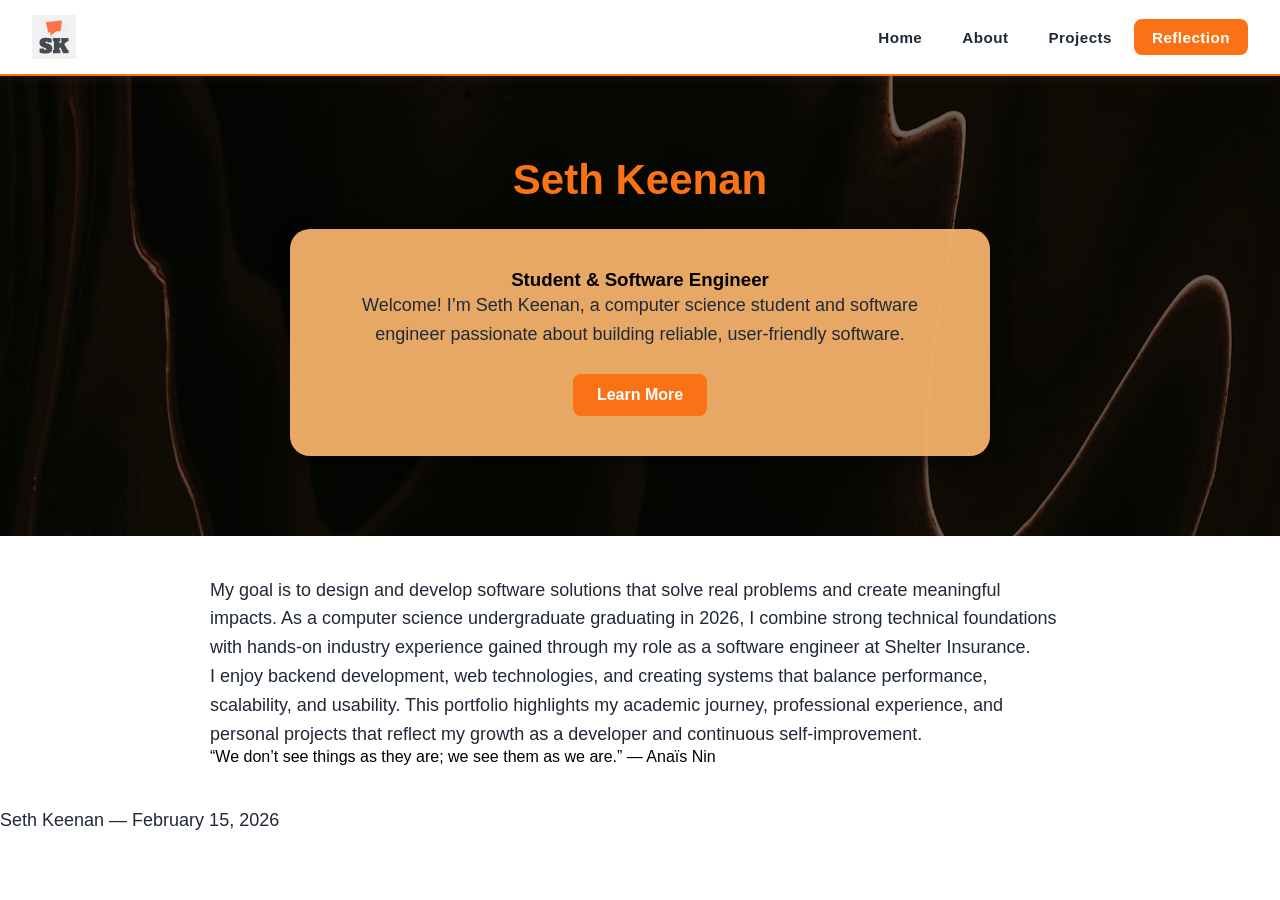
==== index.html @ e2d3b733 "made final changes" ====
<!--
  Name: Seth Keenan
  Date: February 15, 2026
  Course: IS_LT-4355
  Description: HTML home page
-->

<!DOCTYPE html>
<html lang="en">
<head>
    <meta charset="UTF-8">
    <meta name="viewport" content="width=device-width, initial-scale=1.0">
    <title>Home</title>
    <link rel="stylesheet" href="styles.css">
    <link rel="stylesheet" href="nav.css">
</head>

<body>

<header>
    <img src="images/logo.svg" alt="Seth Keenan Site Logo">
    <nav>
        <ul>
            <li><a href="index.html">Home</a></li>
            <li><a href="about.html">About</a></li>

            <li class="dropdown">
                <a href="#">Projects</a>
                <ul class="dropdown-menu">
                    <li><a href="#">Class Projects</a></li>
                    <li><a href="#">Work Experience</a></li>
                </ul>
            </li>

            <li><a href="reflection.html" class="active">Reflection</a></li>
        </ul>
    </nav>
</header>


<main>

    <section class="hero">

        <h1 class="hero-title">Seth Keenan</h1>

        <div class="hero-card">

            <h3>Student & Software Engineer</h3>

            <p>
                Welcome! I’m Seth Keenan, a computer science student and software engineer passionate
                about building reliable, user-friendly software.
            </p>

            <a href="about.html" class="hero-btn">Learn More</a>
        </div>

    </section>

    <section class="home-content">
        <p>
                My goal is to design and develop software solutions that solve real problems and create
                meaningful impacts. As a computer science undergraduate graduating in 2026, I combine
                strong technical foundations with hands-on industry experience gained through my role as
                a software engineer at Shelter Insurance.
            </p>

            <p>
                I enjoy backend development, web technologies, and creating systems that balance
                performance, scalability, and usability. This portfolio highlights my academic journey,
                professional experience, and personal projects that reflect my growth as a developer and
                continuous self-improvement.
            </p>

            <blockquote>
                “We don’t see things as they are; we see them as we are.” — Anaïs Nin
            </blockquote>
    </section>

</main>


<footer>
    <p>Seth Keenan — February 15, 2026</p>
</footer>

</body>
</html>
---- styles.css ----
/* Name: Seth Keenan
   Course: IS_LT-4355
   Description: Styles for about page */

body {
    font-family: Inter, Arial, sans-serif;
    background-color: #FFFFFF;
    margin: 0;
    padding: 0;
}

h1 {
    color: #F97316;
    font-size: 42px;
    font-family: "Noto Sans", Arial, sans-serif;
}

p {
    color: #1F2937;
    font-size: 18px;
    line-height: 1.6;
    font-family: Inter, Arial, sans-serif;
}

/* One H1 for SEO :) */
.site-title {
  color: #F97316;
  font-size: 28px;
  font-family: "Noto Sans", Arial, sans-serif;
  margin: 0;
}

.hero {
    text-align: center;
    padding: 80px 20px;
    background-image: url("images/hero.jpg");
    background-size: cover;
    background-position: center;
    background-repeat: no-repeat;
    position: relative;
}

.hero::before {
    content: "";
    position: absolute;
    top: 0;
    left: 0;
    right: 0;
    bottom: 0;
    background: rgba(0, 0, 0, 0.45);
    z-index: 1;
}

.hero > * {
    position: relative;
    z-index: 2;
}

.hero-title {
    font-size: 42px;
    color: #f97316;
    margin-bottom: 25px;
}


.hero-card {
    background-color: rgba(244, 178, 107, 0.95);
    max-width: 700px;
    margin: 0 auto;
    padding: 40px;
    border-radius: 20px;
    box-shadow: 0px 6px 20px rgba(0,0,0,0.4);
}


/* text */
.hero-card p {
    font-size: 18px;
    line-height: 1.6;
}


.hero-card blockquote {
    margin-top: 20px;
    font-style: italic;
}


.hero-btn {
    display: inline-block;
    margin-top: 25px;
    padding: 12px 24px;
    background-color: #f97316;
    color: white;
    text-decoration: none;
    border-radius: 8px;
    font-weight: bold;
    transition: 0.3s;
}


.hero-btn:hover {
    background-color: #ea580c;
    transform: translateY(-2px);
}

/* Placeholder for assignment when we edit the other stuff on home */
.home-content{
  max-width: 900px;
  margin: 40px auto;
  padding: 0 20px;
}

.resume-link {
  display: inline-block;
  padding: 12px 24px;           
  margin-top: 20px;             
  border: 2px solid #F97316;    
  background-color: #FFF7ED;    
  color: #F97316;
  text-decoration: none;
  border-radius: 10px;          
  font-weight: bold;
  transition: 0.3s;
}

.resume-link:hover {
  background-color: #F97316;
  color: white;
}

.about-list {
  margin: 20px auto;
  padding-left: 40px;
}

.about-list li {
  font-size: 18px;
  color: #d66d22;
  margin-bottom: 10px;
}

.about-list li:hover {
  color: #f07721;
  text-decoration: underline;
}
.reflection-title{
    color:#f97316;
    font-size:48px;
    margin:40px auto 10px auto;
    max-width:1000px;
}

.reflection-subtitle{
    font-size:28px;
    margin:40px auto 10px auto;
    max-width:1000px;
}

.reflection-box{
    max-width:900px;
    margin:30px auto;
    padding:45px 60px;
    background-color:#edb06d;
    border-radius:35px;
    box-shadow:0 6px 12px rgba(0,0,0,0.18);
    text-align:center;
}

.reflection-box p{
    font-size:20px;
    line-height:1.7;
    margin-bottom:20px;
    color:#1f2937;
}
---- nav.css ----
/*
  Name: Seth Keenan
  Course: IS_LT-4355
  Description: Navigation styles using Flexbox
*/

:root {
    --nav-bg: #ffffff;
    --nav-accent: #f97316;
    --nav-accent-dk: #ea580c;
    --nav-text: #1f2937;
    --nav-font-heading: "Noto Sans", Arial, sans-serif;
    --nav-font-body: Inter, Arial, sans-serif;
    --nav-height: 76px;
    --logo-height: 44px;
}

* {
    margin: 0;
    padding: 0;
    box-sizing: border-box;
}

header {
    background-color: var(--nav-bg);
    min-height: var(--nav-height);
    padding: 0 2rem;
    display: flex;
    align-items: center;
    justify-content: space-between;
    border-bottom: 2px solid var(--nav-accent);
    box-shadow: 0 2px 8px rgba(249, 115, 22, 0.1);
    position: relative;
    z-index: 100;
}

header img {
    height: var(--logo-height);
    width: auto;
    object-fit: contain;
}

nav ul {
    list-style: none;
    display: flex;
    align-items: center;
    gap: 0.25rem;
}

nav ul li {
    position: relative;
}

nav ul li a {
    display: block;
    font-family: var(--nav-font-body);
    font-size: 0.95rem;
    font-weight: bold;
    letter-spacing: 0.03em;
    text-decoration: none;
    color: var(--nav-text);
    padding: 0.45rem 1rem;
    border-radius: 8px;
    border: 2px solid transparent;
    transition: all 0.2s ease;
}

nav ul li a:hover,
nav ul li a:focus {
    background-color: #fff7ed;
    border-color: var(--nav-accent);
    color: var(--nav-accent);
    outline: none;
    transform: translateY(-2px);
}

nav ul li a.active {
    background-color: var(--nav-accent);
    color: #ffffff;
    border-color: var(--nav-accent);
}

nav ul li a.active:hover,
nav ul li a.active:focus {
    background-color: var(--nav-accent-dk);
    border-color: var(--nav-accent-dk);
    color: #ffffff;
}

/* Dropdown menu */
.dropdown-menu {
    display: none;
    position: absolute;
    top: 100%;
    left: 0;
    min-width: 190px;
    padding: 0.35rem 0;
    background-color: #ffffff;
    border: 2px solid var(--nav-accent);
    border-radius: 10px;
    box-shadow: 0 6px 16px rgba(0, 0, 0, 0.12);
    z-index: 1000;
}

.dropdown-menu li {
    width: 100%;
}

.dropdown-menu li a {
    display: block;
    width: 100%;
    padding: 0.7rem 1rem;
    border: none;
    border-radius: 0;
    background-color: #ffffff;
    color: var(--nav-text);
    transform: none;
}

.dropdown-menu li a:hover,
.dropdown-menu li a:focus {
    background-color: #fff7ed;
    color: var(--nav-accent);
    border: none;
    transform: none;
}

/* Show dropdown */
.dropdown:hover .dropdown-menu,
.dropdown:focus-within .dropdown-menu {
    display: block;
}
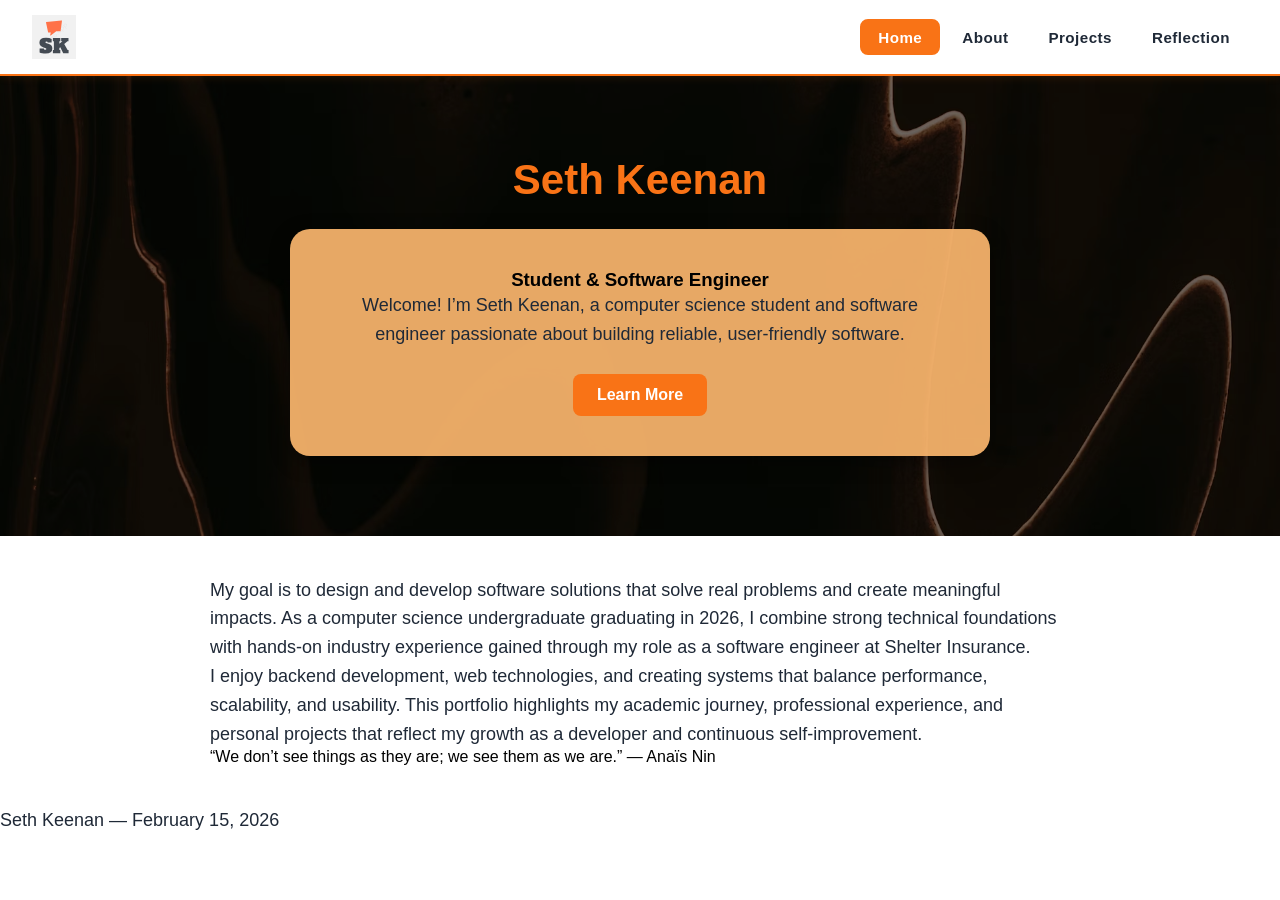
==== commit 608b8934: "fixed nav" ====
--- a/index.html
+++ b/index.html
@@ -21,7 +21,7 @@
     <img src="images/logo.svg" alt="Seth Keenan Site Logo">
     <nav>
         <ul>
-            <li><a href="index.html">Home</a></li>
+            <li><a href="index.html" class="active">Home</a></li>
             <li><a href="about.html">About</a></li>
 
             <li class="dropdown">
@@ -32,7 +32,7 @@
                 </ul>
             </li>
 
-            <li><a href="reflection.html" class="active">Reflection</a></li>
+            <li><a href="reflection.html">Reflection</a></li>
         </ul>
     </nav>
 </header>
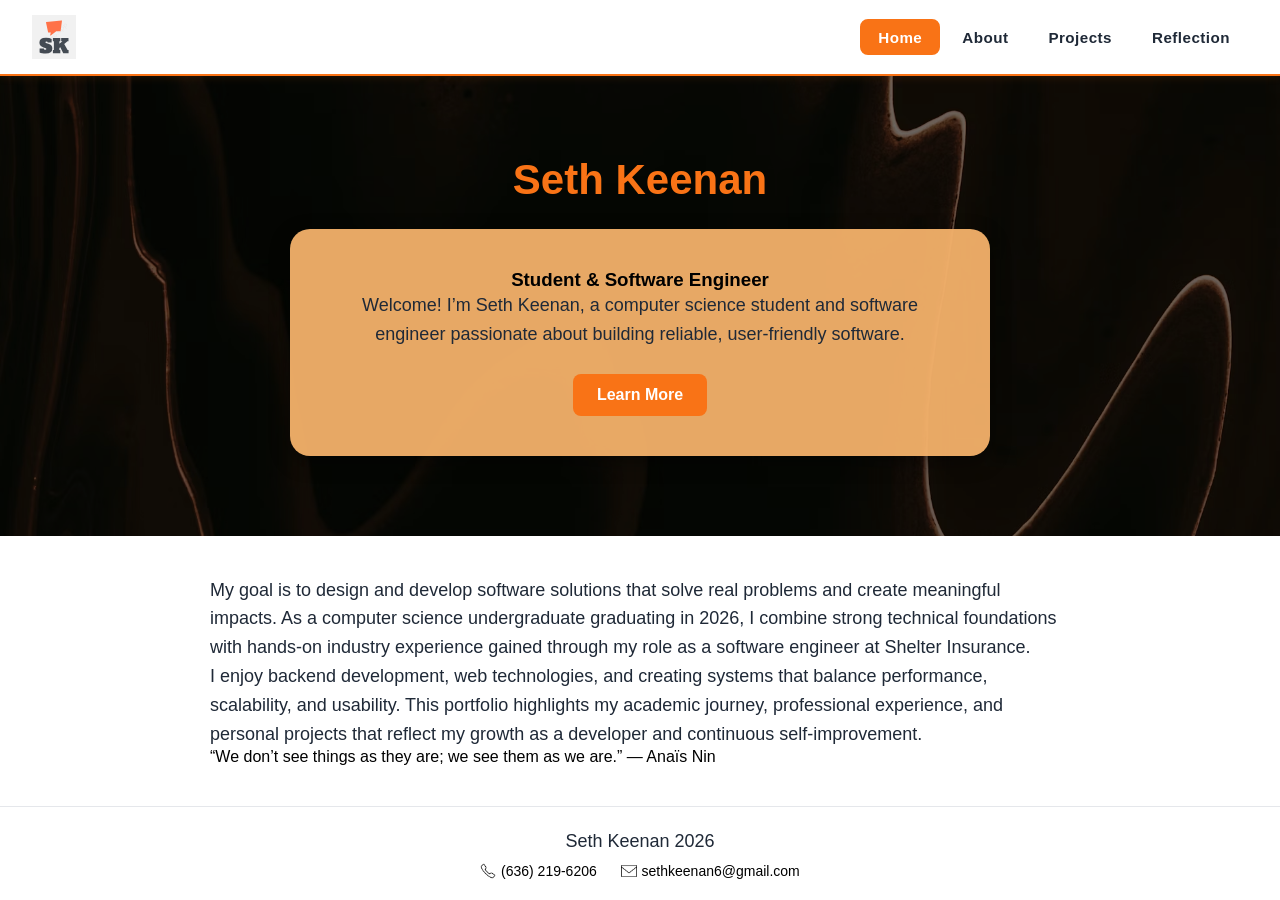
==== commit 52df6794: "Favicon activity" ====
--- a/index.html
+++ b/index.html
@@ -10,6 +10,7 @@
 <head>
     <meta charset="UTF-8">
     <meta name="viewport" content="width=device-width, initial-scale=1.0">
+    <link rel="shortcut icon" type="image/x-icon" href="/images/favicon.ico">
     <title>Home</title>
     <link rel="stylesheet" href="styles.css">
     <link rel="stylesheet" href="nav.css">
@@ -82,7 +83,17 @@
 
 
 <footer>
-    <p>Seth Keenan — February 15, 2026</p>
+    <p>Seth Keenan 2026</p>
+    <div class="footer-contact">
+        <span class="footer-contact-item">
+            <img src="images/phone.png" alt="Phone" class="footer-icon">
+            <a href="tel:+16362196206">(636) 219-6206</a>
+        </span>
+        <span class="footer-contact-item">
+            <img src="images/email.png" alt="Phone" class="footer-icon">
+            <a href="mailto:sethkeenan6@gmail.com">sethkeenan6@gmail.com</a>
+        </span>
+    </div>
 </footer>
 
 </body>
--- a/styles.css
+++ b/styles.css
@@ -173,3 +173,141 @@
     margin-bottom:20px;
     color:#1f2937;
 }
+
+.profile-img {
+    width: 250px;
+    height: auto;
+    border-radius: 15px;
+    margin: 15px 0;
+    box-shadow: 0 4px 10px rgba(0, 0, 0, 0.2);
+    transition: transform 0.3s ease, box-shadow 0.3s ease;
+}
+
+.profile-img:hover {
+    transform: scale(1.05);
+    box-shadow: 0 6px 15px rgba(0, 0, 0, 0.3);
+}
+
+.about-main {
+    max-width: 1350px;
+    margin: 50px auto;
+    padding: 0 40px 60px;
+}
+
+.about-main h1 {
+    color: #F97316;
+    font-size: 84px;
+    font-family: "Noto Sans", Arial, sans-serif;
+    margin-bottom: 30px;
+}
+
+.about-intro {
+    display: flex;
+    align-items: center;
+    justify-content: center;
+    gap: 90px;
+    margin: 30px 0 50px;
+    flex-wrap: wrap;
+}
+
+.about-main .profile-img {
+    width: 300px;
+    height: auto;
+    border-radius: 0;
+    box-shadow: 0 4px 10px rgba(0, 0, 0, 0.18);
+    margin: 0;
+}
+
+.about-card {
+    background-color: #efb06b;
+    max-width: 680px;
+    padding: 45px 50px;
+    border-radius: 40px;
+    box-shadow: 0 6px 12px rgba(0, 0, 0, 0.18);
+    text-align: center;
+}
+
+.about-card p {
+    font-size: 28px;
+    line-height: 1.4;
+    color: #0f2740;
+    margin-bottom: 22px;
+}
+
+.about-card p:last-child {
+    margin-bottom: 0;
+}
+
+.about-main h2,
+.about-main h3 {
+    color: #F97316;
+    font-family: "Noto Sans", Arial, sans-serif;
+    margin-top: 30px;
+    margin-bottom: 12px;
+}
+
+.about-main .about-list {
+    margin: 20px 0;
+    padding-left: 25px;
+}
+
+.about-main p {
+    max-width: 900px;
+}
+
+.about-page .about-video {
+    margin: 50px 0;
+    text-align: center;
+}
+
+.about-page .resume-video {
+    width: 500px;
+    max-width: 100%;
+    border-radius: 15px;
+    margin-top: 15px;
+    box-shadow: 0 6px 15px rgba(0, 0, 0, 0.25);
+}
+
+.about-page figcaption {
+    margin-top: 10px;
+    font-size: 16px;
+    color: #374151;
+}
+
+footer {
+    text-align: center;
+    padding: 20px;
+    color: #1F2937;
+    font-size: 14px;
+    border-top: 1px solid #e5e7eb;
+    margin-top: 30px;
+}
+
+.footer-contact {
+    display: flex;
+    justify-content: center;
+    gap: 1.5rem;
+    flex-wrap: wrap;
+    margin-top: 0.4rem;
+}
+
+.footer-contact-item {
+    display: inline-flex;
+    align-items: center;
+    gap: 0.3rem;
+}
+
+.footer-icon {
+    width: 16px;
+    height: 16px;
+    vertical-align: middle;
+}
+
+.footer-contact-item a {
+    color: black;
+    text-decoration: none;
+}
+
+.footer-contact-item a:hover {
+    text-decoration: underline;
+}
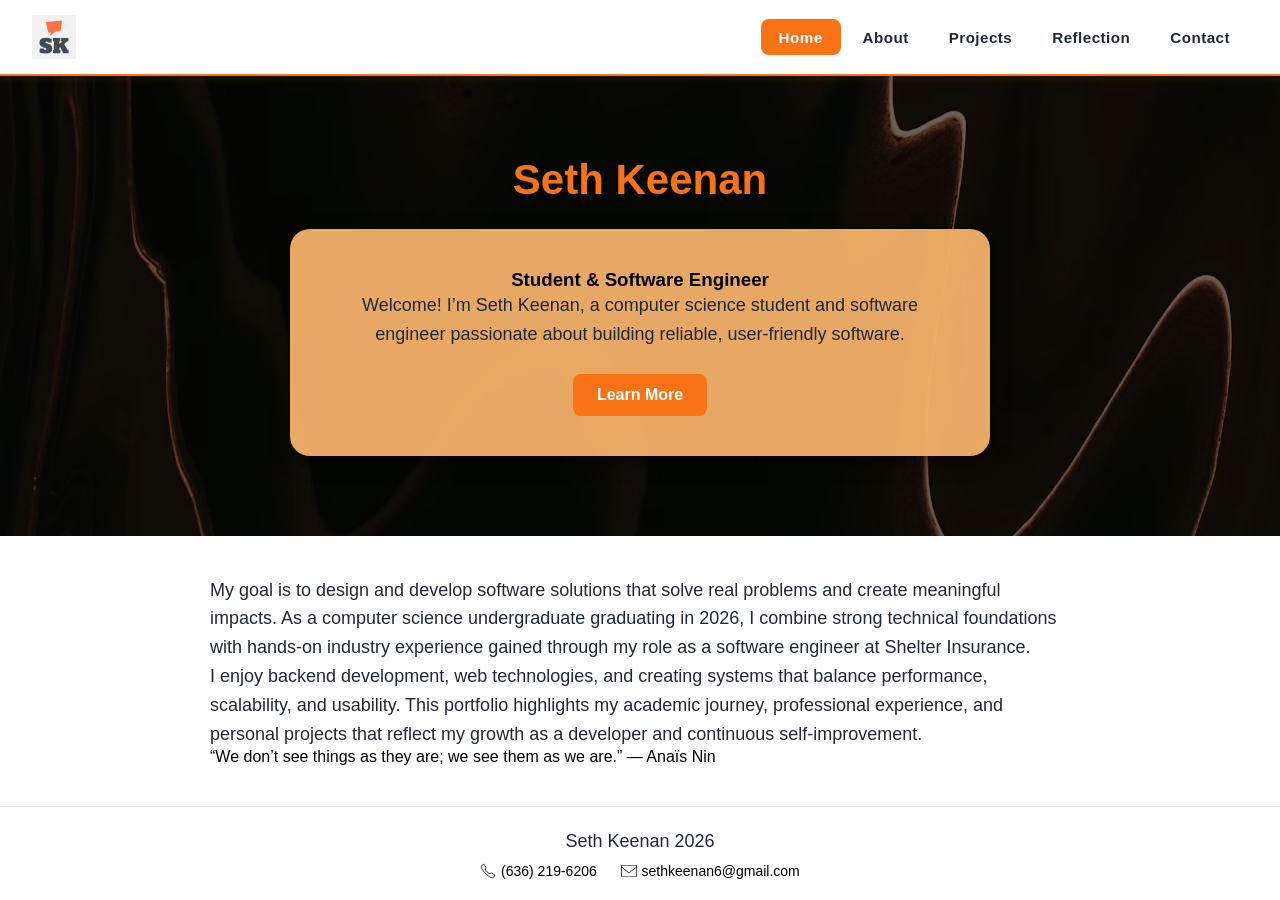
==== commit 2b8801ae: "Added the contact page and styling" ====
--- a/index.html
+++ b/index.html
@@ -34,6 +34,7 @@
             </li>
 
             <li><a href="reflection.html">Reflection</a></li>
+            <li><a href="contact.html">Contact</a></li>
         </ul>
     </nav>
 </header>
--- a/styles.css
+++ b/styles.css
@@ -310,4 +310,205 @@
 
 .footer-contact-item a:hover {
     text-decoration: underline;
+}
+
+@media print {
+    @page {
+        margin: 1in;
+    }
+
+    body {
+        font-family: Georgia, "Times New Roman", serif;
+        color: black;
+        background: white;
+        font-size: 12pt;
+    }
+
+    header,
+    nav,
+    .profile-img,
+    .about-card,
+    .about-video,
+    .resume-link,
+    .footer-icon {
+        display: none !important;
+    }
+
+    h1, h2, h3, p, li, a, span {
+        color: black !important;
+        font-family: Georgia, "Times New Roman", serif;
+    }
+
+    h1 { 
+        font-size: 18pt; margin-bottom: 0.3rem; 
+    }
+    h2 { 
+        font-size: 14pt; margin-bottom: 0.3rem; 
+    }
+    h3 { 
+        font-size: 12pt; 
+        margin-bottom: 0.3rem; 
+    }
+
+    p { 
+        margin: 0.3rem 0; line-height: 1.5; 
+    }
+
+    ul {
+        margin: 0.3rem 0 0.3rem 1.5rem;
+        padding: 0;
+    }
+
+    li { 
+        margin-bottom: 0.2rem; 
+    }
+
+    footer {
+        display: block;
+        margin-top: 1rem;
+        font-size: 10pt;
+        border-top: 1pt solid black;
+        padding-top: 0.5rem;
+        text-align: center;
+    }
+
+    .footer-contact { 
+        display: flex; 
+        gap: 1.5rem; 
+        justify-content: center; 
+    }
+
+    .footer-contact-item { 
+        display: inline-flex; 
+        gap: 0.3rem; 
+    }
+
+    .footer-contact-item a {
+        color: black !important;
+        text-decoration: none;
+    }
+
+    h1, h2, h3, p, ul {
+        page-break-inside: avoid;
+    }
+}
+
+.contact-main {
+    max-width: 700px;
+    margin: 60px auto;
+    padding: 0 24px 80px;
+}
+ 
+.contact-title {
+    color: #F97316;
+    font-size: 48px;
+    font-family: "Noto Sans", Arial, sans-serif;
+    margin-bottom: 8px;
+}
+ 
+.contact-form {
+    display: flex;
+    flex-direction: column;
+    gap: 24px;
+}
+ 
+.form-group {
+    display: flex;
+    flex-direction: column;
+    gap: 6px;
+}
+ 
+.form-group label {
+    font-size: 15px;
+    font-weight: 600;
+    color: #1F2937;
+    font-family: Inter, Arial, sans-serif;
+}
+ 
+.form-group input,
+.form-group select,
+.form-group textarea {
+    width: 100%;
+    padding: 12px 16px;
+    font-size: 16px;
+    font-family: Inter, Arial, sans-serif;
+    color: #1F2937;
+    background-color: #FFF7ED;
+    border: 2px solid #E5E7EB;
+    border-radius: 10px;
+    box-sizing: border-box;
+    transition: border-color 0.2s, box-shadow 0.2s;
+    outline: none;
+}
+ 
+.form-group input:focus,
+.form-group select:focus,
+.form-group textarea:focus {
+    border-color: #F97316;
+    box-shadow: 0 0 0 3px rgb(0, 0, 0);
+}
+ 
+.form-group textarea {
+    resize: vertical;
+    min-height: 140px;
+}
+ 
+.form-actions {
+    display: flex;
+    justify-content: flex-end;
+    gap: 12px;
+    flex-wrap: wrap;
+}
+ 
+.btn-clear {
+    padding: 12px 24px;
+    font-size: 15px;
+    font-weight: 600;
+    font-family: Inter, Arial, sans-serif;
+    color: #F97316;
+    background-color: #FFF7ED;
+    border: 2px solid #F97316;
+    border-radius: 10px;
+    cursor: pointer;
+    transition: 0.2s;
+}
+ 
+.btn-clear:hover {
+    background-color: #FFEDD5;
+    transform: translateY(-2px);
+}
+ 
+.btn-submit {
+    padding: 12px 28px;
+    font-size: 15px;
+    font-weight: 600;
+    font-family: Inter, Arial, sans-serif;
+    color: white;
+    background-color: #F97316;
+    border: 2px solid #F97316;
+    border-radius: 10px;
+    cursor: pointer;
+    transition: 0.2s;
+}
+ 
+.btn-submit:hover {
+    background-color: #ea580c;
+    border-color: #ea580c;
+    transform: translateY(-2px);
+}
+ 
+@media (max-width: 480px) {
+    .contact-title {
+        font-size: 36px;
+    }
+ 
+    .form-actions {
+        flex-direction: column;
+    }
+ 
+    .btn-clear,
+    .btn-submit {
+        width: 100%;
+        text-align: center;
+    }
 }
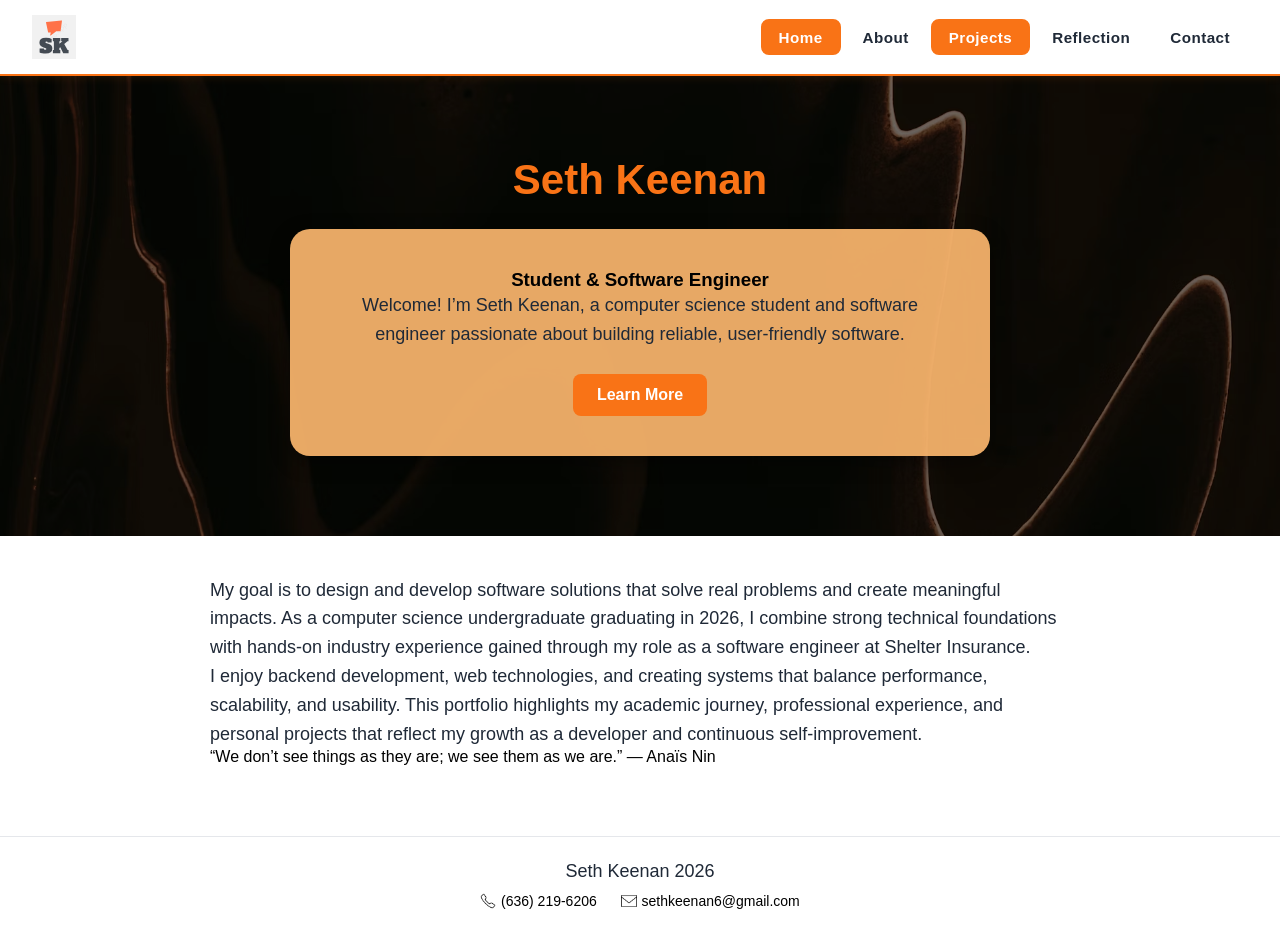
==== commit c3ad1b26: "Added references" ====
--- a/index.html
+++ b/index.html
@@ -26,10 +26,14 @@
             <li><a href="about.html">About</a></li>
 
             <li class="dropdown">
-                <a href="#">Projects</a>
+                <a href="project.html" class="active">Projects</a>
                 <ul class="dropdown-menu">
-                    <li><a href="#">Class Projects</a></li>
-                    <li><a href="#">Work Experience</a></li>
+                    <li><a href="project.html#fluentures">Fluentures</a></li>
+                    <li><a href="project.html#functional-fitness">Functional Fitness Chiro</a></li>
+                    <li><a href="project.html#data-spot">Data Spot</a></li>
+                    <li><a href="project.html#tiger-space">Tiger Space Program</a></li>
+                    <li><a href="project.html#icrop-map">iCrop Map</a></li>
+                    <li><a href="project.html#icare">iCare Health System</a></li>
                 </ul>
             </li>
 
--- a/styles.css
+++ b/styles.css
@@ -7,6 +7,13 @@
     background-color: #FFFFFF;
     margin: 0;
     padding: 0;
+    min-height: 100vh;
+    display: flex;
+    flex-direction: column;
+}
+
+main {
+    flex: 1;
 }
 
 h1 {
@@ -192,6 +199,10 @@
     max-width: 1350px;
     margin: 50px auto;
     padding: 0 40px 60px;
+
+    display: grid;
+    grid-template-columns: 1fr;
+    gap: 20px;
 }
 
 .about-main h1 {
@@ -202,12 +213,11 @@
 }
 
 .about-intro {
-    display: flex;
+    display: grid;
+    grid-template-columns: auto 1fr;
     align-items: center;
-    justify-content: center;
     gap: 90px;
-    margin: 30px 0 50px;
-    flex-wrap: wrap;
+    margin: 10px 0 30px;
 }
 
 .about-main .profile-img {
@@ -272,6 +282,66 @@
     margin-top: 10px;
     font-size: 16px;
     color: #374151;
+}
+
+.about-resume {
+    display: flex;
+    align-items: center;
+    justify-content: center;
+}
+
+.about-skills {
+    text-align: center;
+}
+
+.about-skills .about-list {
+    display: flex;
+    flex-wrap: wrap;
+    justify-content: space-evenly;
+    list-style: none;
+    padding-left: 0;
+}
+
+.about-skills .about-list li::before {
+    content: "• ";
+    color: #F97316;
+}
+
+.about-lower {
+    display: grid;
+    grid-template-columns: 1fr 1fr;
+    gap: 40px;
+    align-items: start;
+}
+
+/* Trying to fix phone view */
+@media (max-width: 768px) {
+    .about-main {
+        padding: 0 20px 40px;
+        margin: 30px auto;
+    }
+
+    .about-intro {
+        grid-template-columns: 1fr;
+        gap: 24px;
+        justify-items: center;
+        text-align: center;
+    }
+
+    .about-lower {
+        grid-template-columns: 1fr;
+    }
+
+    .about-main h1 {
+        font-size: 48px;
+    }
+}
+
+.about-page header,
+.about-page nav,
+.about-page nav * {
+    animation: none !important;
+    transition: none !important;
 }
 
 footer {
@@ -497,11 +567,17 @@
     transform: translateY(-2px);
 }
  
+/* TODO: Fix the phone view */
 @media (max-width: 480px) {
+    .contact-main {
+        margin: 30px auto;
+        padding: 0 16px 20px;
+    }
+    
     .contact-title {
         font-size: 36px;
     }
- 
+
     .form-actions {
         flex-direction: column;
     }
@@ -511,4 +587,155 @@
         width: 100%;
         text-align: center;
     }
+}
+
+.projects-header {
+    padding: 60px 40px 20px;
+    max-width: 1300px;
+    margin: 0 auto;
+}
+ 
+.projects-header h1 {
+    font-size: 64px;
+    color: #F97316;
+    font-family: "Noto Sans", Arial, sans-serif;
+    margin-bottom: 12px;
+}
+ 
+.projects-header p {
+    font-size: 18px;
+    color: #6B7280;
+    max-width: 560px;
+    line-height: 1.6;
+    margin-bottom: 32px;
+}
+
+.section-divider {
+    height: 3px;
+    background: linear-gradient(to right, #F97316 0%, #FED7AA 60%, transparent 100%);
+    border: none;
+    max-width: 1300px;
+    margin: 0 40px 48px;
+}
+
+.projects-grid {
+    display: grid;
+    grid-template-columns: repeat(3, 1fr);
+    gap: 28px;
+    max-width: 1300px;
+    margin: 0 auto;
+    padding: 0 40px 80px;
+}
+
+.project-card {
+    background-color: #ffffff;
+    border: 2px solid #E5E7EB;
+    border-radius: 16px;
+    overflow: hidden;
+    display: flex;
+    flex-direction: column;
+    transition: transform 0.25s ease, box-shadow 0.25s ease, border-color 0.25s ease;
+    scroll-margin-top: 100px;
+}
+ 
+.project-card:hover {
+    transform: translateY(-6px);
+    box-shadow: 0 12px 32px rgba(249, 115, 22, 0.15);
+    border-color: #F97316;
+}
+
+.card-image {
+    width: 100%;
+    aspect-ratio: 16 / 9;
+    object-fit: cover;
+    object-position: top;
+    display: block;
+    background-color: #F3F4F6;
+}
+
+.card-body {
+    padding: 24px 24px 16px;
+    flex: 1;
+    display: flex;
+    flex-direction: column;
+    gap: 10px;
+}
+ 
+.card-title-row {
+    display: flex;
+    align-items: flex-start;
+    justify-content: space-between;
+    gap: 12px;
+}
+ 
+.card-title {
+    font-family: "Noto Sans", Arial, sans-serif;
+    font-size: 22px;
+    font-weight: 700;
+    color: #1F2937;
+    line-height: 1.2;
+    margin: 0;
+}
+ 
+.card-description {
+    font-size: 15px;
+    color: #4B5563;
+    line-height: 1.6;
+    flex: 1;
+    margin: 0;
+}
+
+.card-tags {
+    display: flex;
+    flex-wrap: wrap;
+    gap: 8px;
+    padding: 12px 24px 20px;
+    border-top: 1px solid #F3F4F6;
+}
+ 
+.tag {
+    display: inline-block;
+    padding: 4px 12px;
+    background-color: #FFF7ED;
+    color: #C2410C;
+    border: 1px solid #FED7AA;
+    border-radius: 999px;
+    font-size: 12px;
+    font-family: Inter, Arial, sans-serif;
+    font-weight: 600;
+    letter-spacing: 0.02em;
+}
+
+@media (max-width: 1024px) {
+    .projects-grid {
+        grid-template-columns: repeat(2, 1fr);
+    }
+}
+
+@media (max-width: 600px) {
+    .projects-grid {
+        grid-template-columns: 1fr;
+        padding: 0 20px 60px;
+        gap: 20px;
+    }
+ 
+    .projects-header {
+        padding: 40px 20px 12px;
+    }
+ 
+    .projects-header h1 {
+        font-size: 40px;
+    }
+ 
+    .projects-header p {
+        font-size: 16px;
+    }
+ 
+    .section-divider {
+        margin: 0 20px 32px;
+    }
+ 
+    .card-title {
+        font-size: 19px;
+    }
 }
--- a/nav.css
+++ b/nav.css
@@ -22,6 +22,7 @@
 }
 
 header {
+    width: 100%;
     background-color: var(--nav-bg);
     min-height: var(--nav-height);
     padding: 0 2rem;
@@ -125,8 +126,32 @@
     transform: none;
 }
 
-/* Show dropdown */
 .dropdown:hover .dropdown-menu,
 .dropdown:focus-within .dropdown-menu {
     display: block;
+}
+
+.hamburger {
+    display: none;
+    font-size: 28px;
+    color: var(--nav-accent);
+    cursor: pointer;
+}
+
+@media (max-width: 768px) {
+    .hamburger {
+        display: block;
+    }
+
+    nav {
+        display: none;
+    }
+
+    .dropdown-menu {
+        display: none !important;
+    }
+
+    nav.nav-open {
+        display: block;
+    }
 }
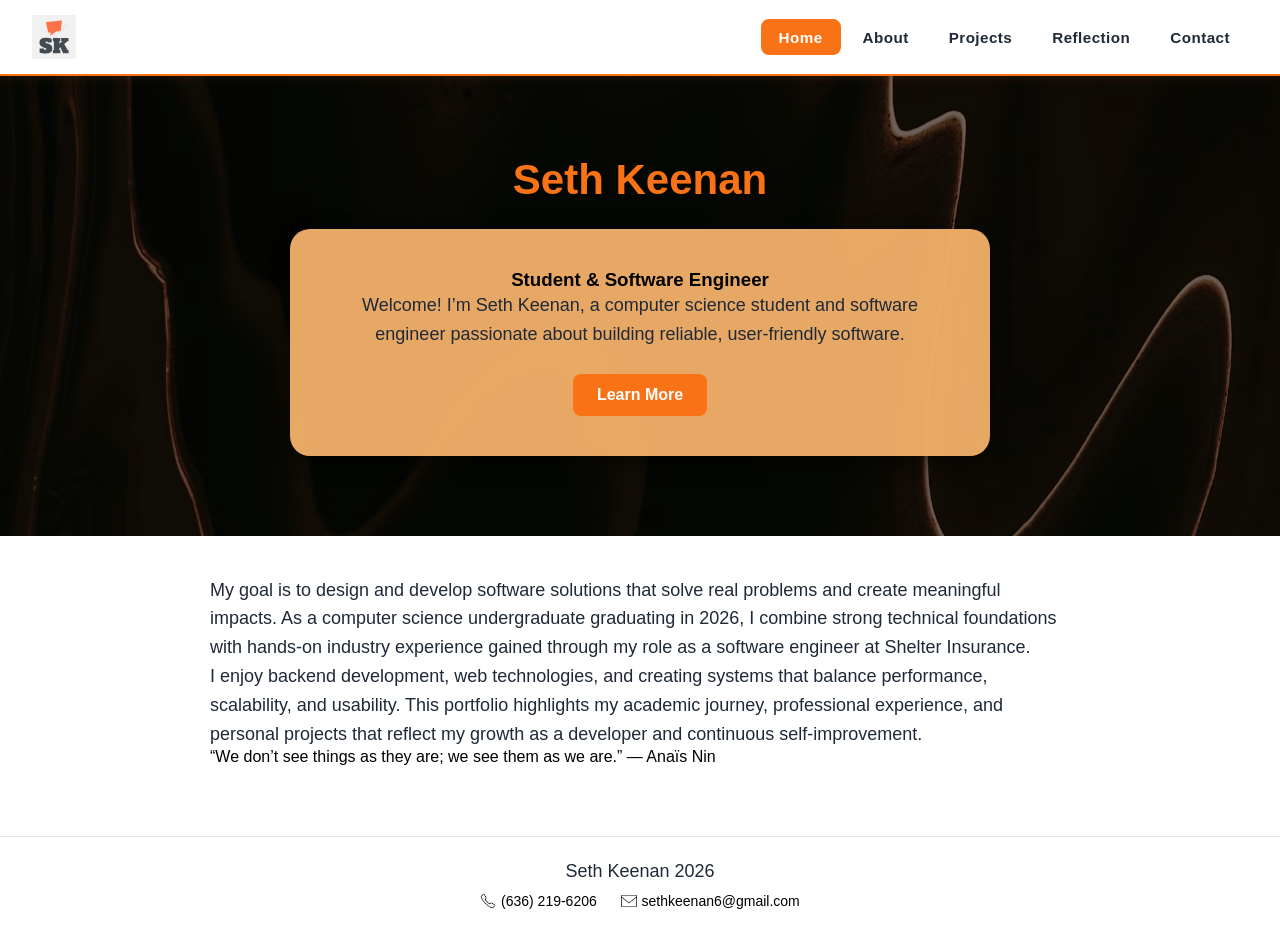
==== commit 44fc06d1: "Added table to about" ====
--- a/index.html
+++ b/index.html
@@ -26,7 +26,7 @@
             <li><a href="about.html">About</a></li>
 
             <li class="dropdown">
-                <a href="project.html" class="active">Projects</a>
+                <a href="project.html">Projects</a>
                 <ul class="dropdown-menu">
                     <li><a href="project.html#fluentures">Fluentures</a></li>
                     <li><a href="project.html#functional-fitness">Functional Fitness Chiro</a></li>
--- a/styles.css
+++ b/styles.css
@@ -69,7 +69,6 @@
     margin-bottom: 25px;
 }
 
-
 .hero-card {
     background-color: rgba(244, 178, 107, 0.95);
     max-width: 700px;
@@ -79,19 +78,16 @@
     box-shadow: 0px 6px 20px rgba(0,0,0,0.4);
 }
 
-
 /* text */
 .hero-card p {
     font-size: 18px;
     line-height: 1.6;
 }
 
-
 .hero-card blockquote {
     margin-top: 20px;
     font-style: italic;
 }
-
 
 .hero-btn {
     display: inline-block;
@@ -105,7 +101,6 @@
     transition: 0.3s;
 }
 
-
 .hero-btn:hover {
     background-color: #ea580c;
     transform: translateY(-2px);
@@ -120,13 +115,13 @@
 
 .resume-link {
   display: inline-block;
-  padding: 12px 24px;           
-  margin-top: 20px;             
-  border: 2px solid #F97316;    
-  background-color: #FFF7ED;    
+  padding: 12px 24px;
+  margin-top: 20px;
+  border: 2px solid #F97316;
+  background-color: #FFF7ED;
   color: #F97316;
   text-decoration: none;
-  border-radius: 10px;          
+  border-radius: 10px;
   font-weight: bold;
   transition: 0.3s;
 }
@@ -199,7 +194,6 @@
     max-width: 1350px;
     margin: 50px auto;
     padding: 0 40px 60px;
-
     display: grid;
     grid-template-columns: 1fr;
     gap: 20px;
@@ -294,17 +288,69 @@
     text-align: center;
 }
 
-.about-skills .about-list {
-    display: flex;
-    flex-wrap: wrap;
-    justify-content: space-evenly;
-    list-style: none;
-    padding-left: 0;
-}
-
-.about-skills .about-list li::before {
-    content: "• ";
+/* Skills table */
+.skills-figure {
+    margin: 20px 0;
+}
+
+.skills-figure figcaption {
+    font-size: 15px;
+    color: #6B7280;
+    margin-bottom: 12px;
+}
+
+.table-scroll {
+    overflow-x: auto;
+}
+
+.skills-table {
+    width: 100%;
+    border-collapse: collapse;
+    border: 2px solid #F97316;
+    font-family: Inter, Arial, sans-serif;
+    font-size: 16px;
+    text-align: left;
+}
+
+.skills-table caption {
+    caption-side: top;
+    font-size: 18px;
+    font-weight: 700;
     color: #F97316;
+    margin-bottom: 10px;
+    text-align: left;
+}
+
+.skills-table th,
+.skills-table td {
+    padding: 14px 20px;
+    border: 1px solid #E5E7EB;
+}
+
+.skills-table thead tr {
+    background-color: #F97316;
+    color: white;
+}
+
+.skills-table tbody tr:nth-child(odd) {
+    background-color: #FFF7ED;
+}
+
+.skills-table tbody tr:nth-child(even) {
+    background-color: #ffffff;
+}
+
+.skills-table tbody tr:hover {
+    background-color: #FFEDD5;
+}
+
+.skills-table tfoot td {
+    background-color: #FFF7ED;
+    color: #6B7280;
+    font-size: 13px;
+    font-style: italic;
+    text-align: center;
+    border-top: 2px solid #F97316;
 }
 
 .about-lower {
@@ -334,6 +380,16 @@
 
     .about-main h1 {
         font-size: 48px;
+    }
+
+    .skills-table th,
+    .skills-table td {
+        padding: 10px 12px;
+        font-size: 14px;
+    }
+
+    .skills-table caption {
+        font-size: 15px;
     }
 }
 
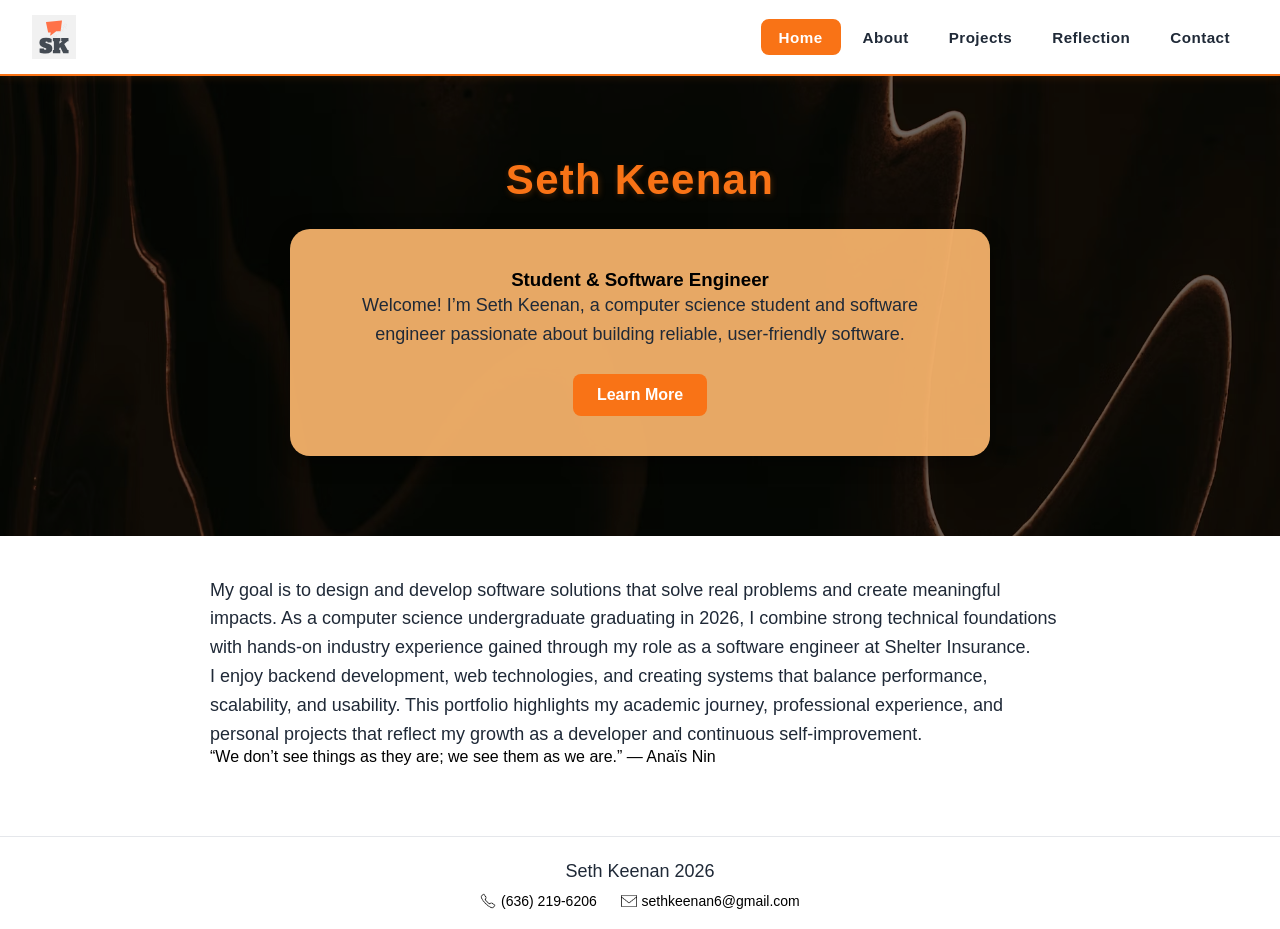
==== commit 6e704b22: "Fixed email footer issue" ====
--- a/index.html
+++ b/index.html
@@ -20,6 +20,7 @@
 
 <header>
     <img src="images/logo.svg" alt="Seth Keenan Site Logo">
+    <span class="hamburger" aria-label="Menu" onclick="document.querySelector('nav').classList.toggle('nav-open')">&#9776;</span>
     <nav>
         <ul>
             <li><a href="index.html" class="active">Home</a></li>
@@ -95,7 +96,7 @@
             <a href="tel:+16362196206">(636) 219-6206</a>
         </span>
         <span class="footer-contact-item">
-            <img src="images/email.png" alt="Phone" class="footer-icon">
+            <img src="images/email.png" alt="Email" class="footer-icon">
             <a href="mailto:sethkeenan6@gmail.com">sethkeenan6@gmail.com</a>
         </span>
     </div>
--- a/styles.css
+++ b/styles.css
@@ -20,6 +20,8 @@
     color: #F97316;
     font-size: 42px;
     font-family: "Noto Sans", Arial, sans-serif;
+    text-shadow: 1px 2px 6px rgba(249, 115, 22, 0.25);
+    letter-spacing: 0.03em;
 }
 
 p {
@@ -151,12 +153,14 @@
     font-size:48px;
     margin:40px auto 10px auto;
     max-width:1000px;
+    padding: 0 20px;
 }
 
 .reflection-subtitle{
     font-size:28px;
     margin:40px auto 10px auto;
     max-width:1000px;
+    padding: 0 20px;
 }
 
 .reflection-box{
@@ -176,6 +180,29 @@
     color:#1f2937;
 }
 
+@media (max-width: 768px) {
+    .reflection-title {
+        font-size: 32px;
+        margin: 24px auto 6px auto;
+    }
+
+    .reflection-subtitle {
+        font-size: 18px;
+        margin: 16px auto 8px auto;
+    }
+
+    .reflection-box {
+        margin: 20px 16px;
+        padding: 28px 24px;
+        border-radius: 20px;
+    }
+
+    .reflection-box p {
+        font-size: 16px;
+        line-height: 1.6;
+    }
+}
+
 .profile-img {
     width: 250px;
     height: auto;
@@ -204,6 +231,8 @@
     font-size: 84px;
     font-family: "Noto Sans", Arial, sans-serif;
     margin-bottom: 30px;
+    text-shadow: 1px 2px 6px rgba(249, 115, 22, 0.25);
+    letter-spacing: 0.03em;
 }
 
 .about-intro {
@@ -248,6 +277,8 @@
     font-family: "Noto Sans", Arial, sans-serif;
     margin-top: 30px;
     margin-bottom: 12px;
+    text-shadow: 1px 2px 6px rgba(249, 115, 22, 0.25);
+    letter-spacing: 0.03em;
 }
 
 .about-main .about-list {
@@ -427,11 +458,22 @@
     width: 16px;
     height: 16px;
     vertical-align: middle;
+    transition: transform 0.3s ease, filter 0.3s ease;
+}
+
+.footer-contact-item:hover .footer-icon {
+    transform: scale(1.35);
+    filter: drop-shadow(0 0 4px rgba(59, 130, 246, 0.7));
 }
 
 .footer-contact-item a {
     color: black;
     text-decoration: none;
+    transition: color 0.3s ease;
+}
+
+.footer-contact-item:hover a {
+    color: #3b82f6;
 }
 
 .footer-contact-item a:hover {
--- a/nav.css
+++ b/nav.css
@@ -145,10 +145,29 @@
 
     nav {
         display: none;
+        position: absolute;
+        top: var(--nav-height);
+        left: 0;
+        right: 0;
+        background-color: var(--nav-bg);
+        border-bottom: 2px solid var(--nav-accent);
+        box-shadow: 0 6px 16px rgba(0, 0, 0, 0.12);
+        z-index: 99;
     }
 
-    .dropdown-menu {
-        display: none !important;
+    nav.nav-open {
+        display: block;
+    }
+
+    nav ul {
+        flex-direction: column;
+        align-items: stretch;
+        gap: 0;
+        padding: 0.5rem 1rem;
+    }
+
+    nav ul li a {
+        padding: 0.75rem 1rem;
     }
 
     nav.nav-open {
